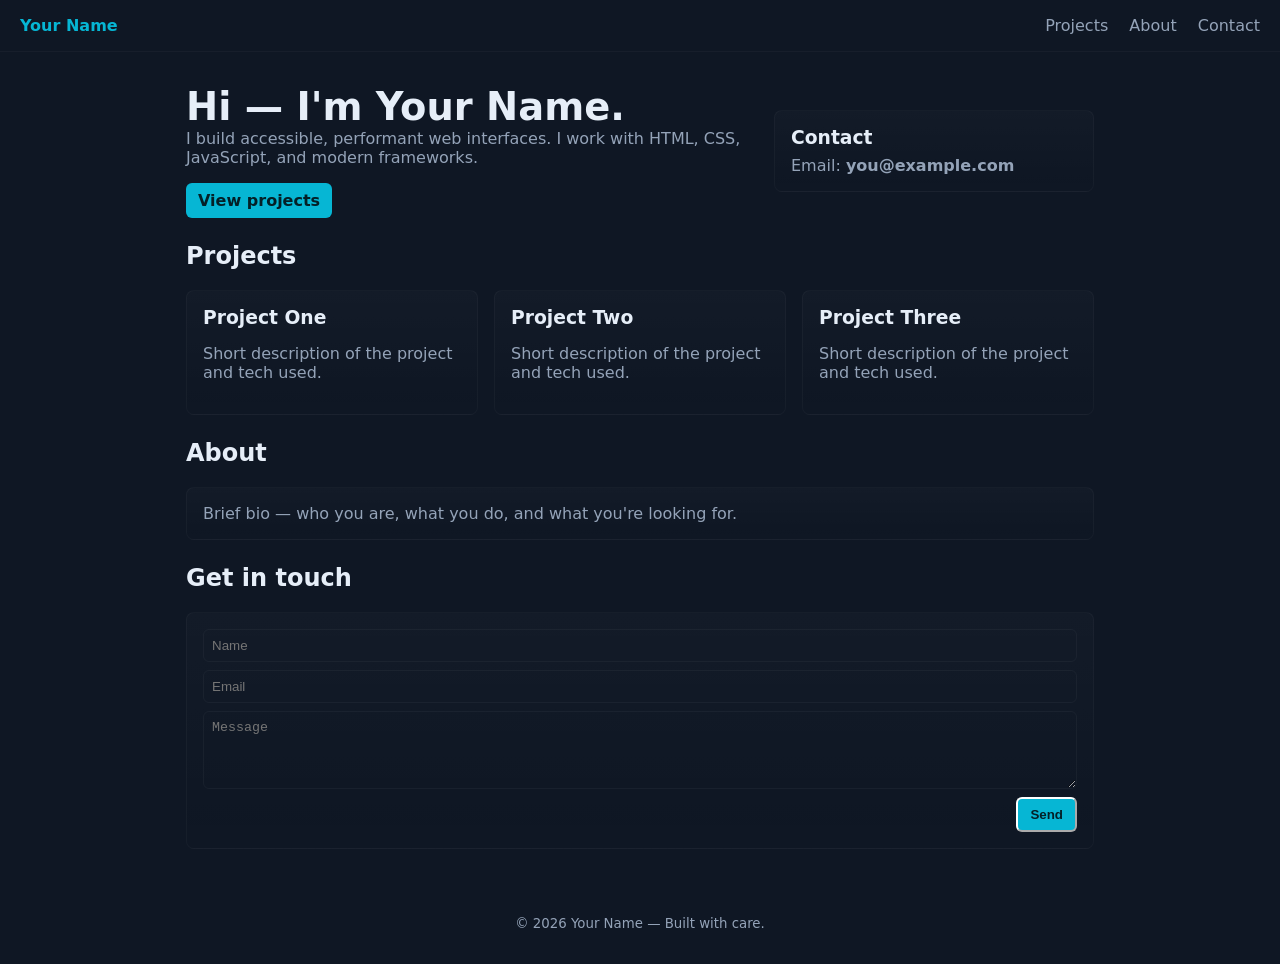
==== index.html @ 8ec155a9 "index file is added" ====
<!doctype html>
<html lang="en">
<head>
  <meta charset="utf-8">
  <meta name="viewport" content="width=device-width,initial-scale=1">
  <title>Portfolio — Your Name</title>
  <style>
    :root{--bg:#0f1724;--card:#0b1220;--accent:#06b6d4;--muted:#94a3b8;color-scheme:dark}
    *{box-sizing:border-box}body{margin:0;font-family:Inter,Segoe UI,Roboto,system-ui,-apple-system,Arial;background:var(--bg);color:#e6eef8}
    header{display:flex;justify-content:space-between;align-items:center;padding:1rem 1.25rem;border-bottom:1px solid rgba(255,255,255,0.03)}
    a.brand{font-weight:700;color:var(--accent);text-decoration:none}
    nav a{color:var(--muted);margin-left:1rem;text-decoration:none}
    .container{max-width:940px;margin:2rem auto;padding:0 1rem}
    .hero{display:grid;gap:1.25rem;grid-template-columns:1fr;align-items:center}
    h1{margin:0;font-size:clamp(1.5rem,3.5vw,2.4rem)}
    p.lead{color:var(--muted);margin:0 0 1rem}
    .projects{display:grid;grid-template-columns:repeat(auto-fit,minmax(220px,1fr));gap:1rem;margin-top:1.25rem}
    .card{background:linear-gradient(180deg,rgba(255,255,255,0.02),transparent);padding:1rem;border-radius:8px;border:1px solid rgba(255,255,255,0.03)}
    .card h3{margin:0 0 .5rem}
    footer{padding:2rem 1rem;text-align:center;color:var(--muted)}
    .actions{margin-top:1rem}
    .btn{display:inline-block;padding:.5rem .75rem;border-radius:6px;background:var(--accent);color:#042027;text-decoration:none;font-weight:600}
    @media(min-width:700px){.hero{grid-template-columns:1fr 320px}}
  </style>
</head>
<body>
  <header>
    <a class="brand" href="#">Your Name</a>
    <nav>
      <a href="#projects">Projects</a>
      <a href="#about">About</a>
      <a href="#contact">Contact</a>
    </nav>
  </header>

  <main class="container">
    <section class="hero">
      <div>
        <h1>Hi — I'm Your Name.</h1>
        <p class="lead">I build accessible, performant web interfaces. I work with HTML, CSS, JavaScript, and modern frameworks.</p>
        <div class="actions">
          <a class="btn" href="#projects">View projects</a>
        </div>
      </div>
      <aside class="card">
        <h3>Contact</h3>
        <p style="margin:0;color:var(--muted)">Email: <strong>you@example.com</strong></p>
      </aside>
    </section>

    <section id="projects">
      <h2 style="margin-top:1.5rem">Projects</h2>
      <div class="projects">
        <article class="card">
          <h3>Project One</h3>
          <p class="muted" style="color:var(--muted)">Short description of the project and tech used.</p>
        </article>
        <article class="card">
          <h3>Project Two</h3>
          <p class="muted" style="color:var(--muted)">Short description of the project and tech used.</p>
        </article>
        <article class="card">
          <h3>Project Three</h3>
          <p class="muted" style="color:var(--muted)">Short description of the project and tech used.</p>
        </article>
      </div>
    </section>

    <section id="about">
      <h2 style="margin-top:1.5rem">About</h2>
      <div class="card" style="margin-top:.75rem">
        <p style="margin:0;color:var(--muted)">Brief bio — who you are, what you do, and what you're looking for.</p>
      </div>
    </section>

    <section id="contact">
      <h2 style="margin-top:1.5rem">Get in touch</h2>
      <form class="card" style="margin-top:.75rem;display:grid;gap:.5rem" action="#" onsubmit="alert('Replace this with a real contact handler')"> 
        <input name="name" placeholder="Name" style="padding:.5rem;border-radius:6px;border:1px solid rgba(255,255,255,0.04);background:transparent;color:inherit">
        <input name="email" placeholder="Email" style="padding:.5rem;border-radius:6px;border:1px solid rgba(255,255,255,0.04);background:transparent;color:inherit">
        <textarea name="message" placeholder="Message" rows="4" style="padding:.5rem;border-radius:6px;border:1px solid rgba(255,255,255,0.04);background:transparent;color:inherit"></textarea>
        <div style="text-align:right"><button class="btn" type="submit">Send</button></div>
      </form>
    </section>
  </main>

  <footer>
    <small>© <span id="year"></span> Your Name — Built with care.</small>
  </footer>

  <script>
    document.getElementById('year').textContent = new Date().getFullYear();
  </script>
</body>
</html>
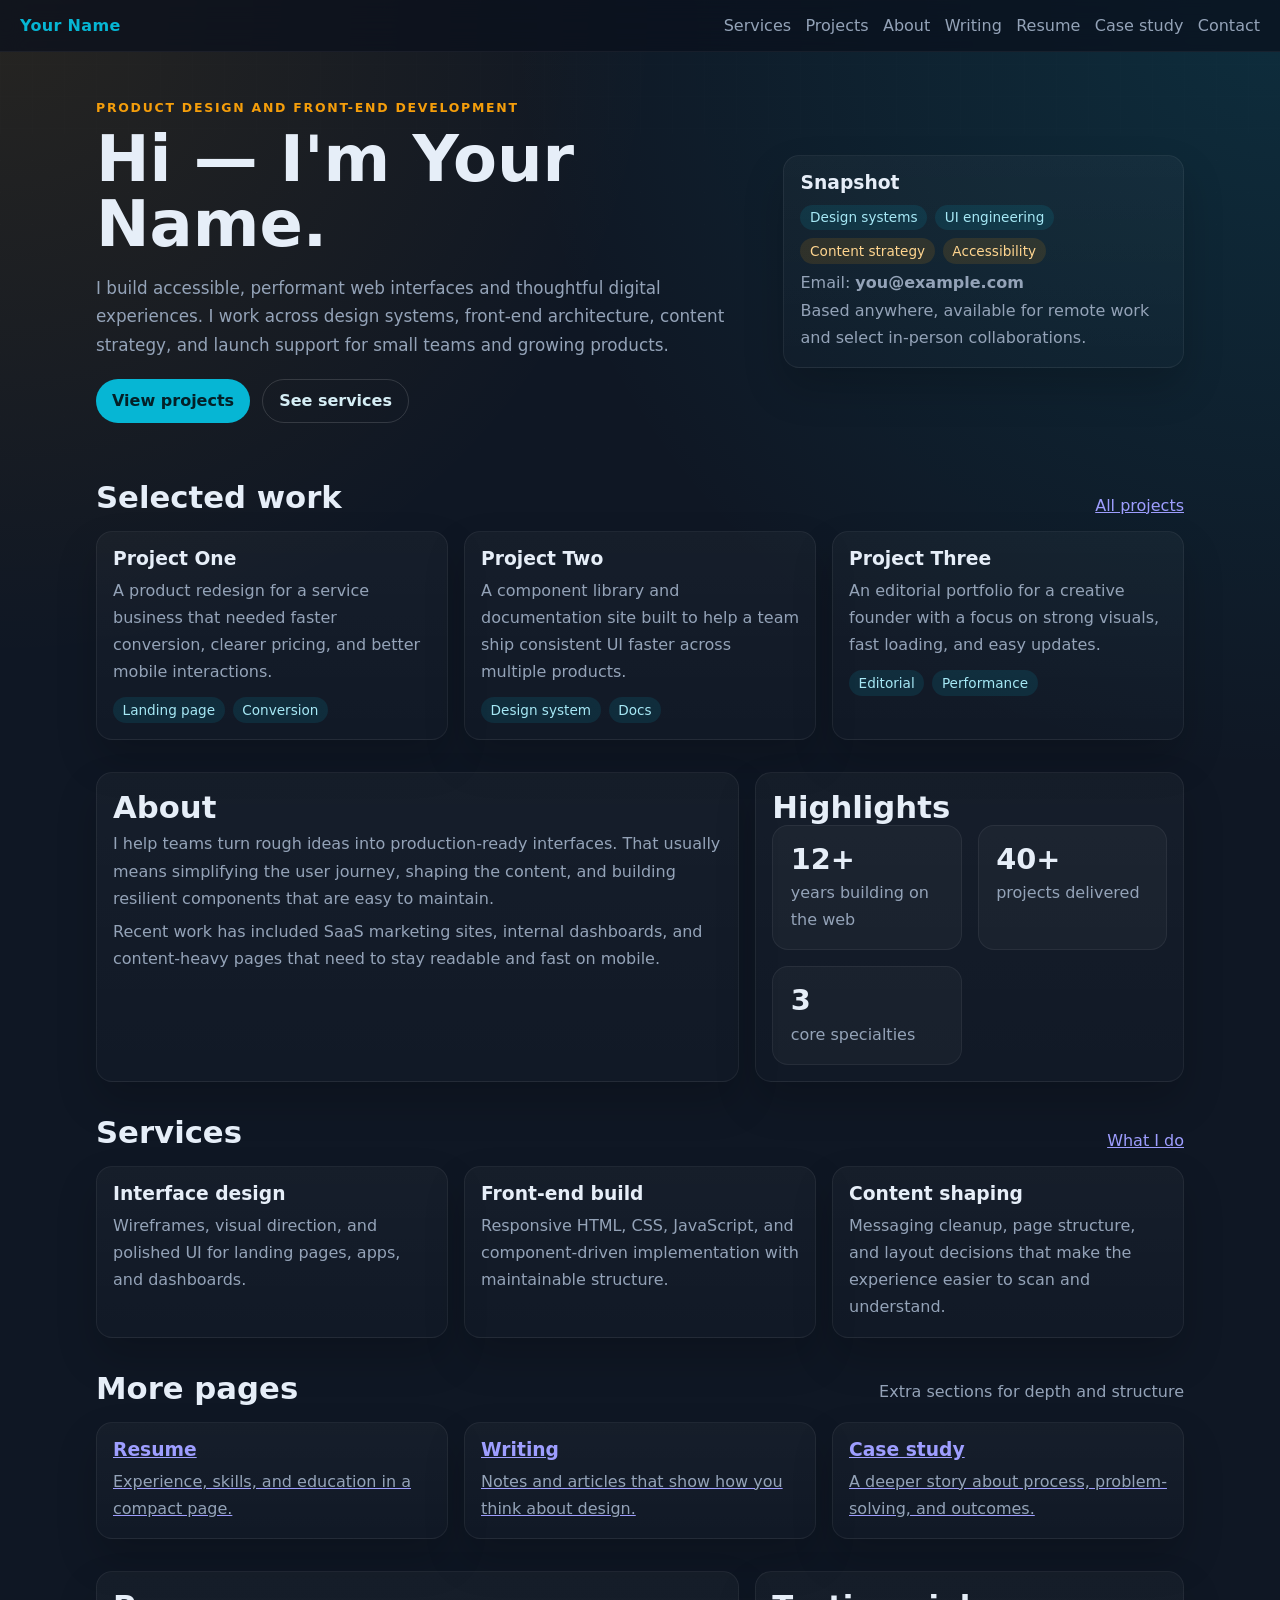
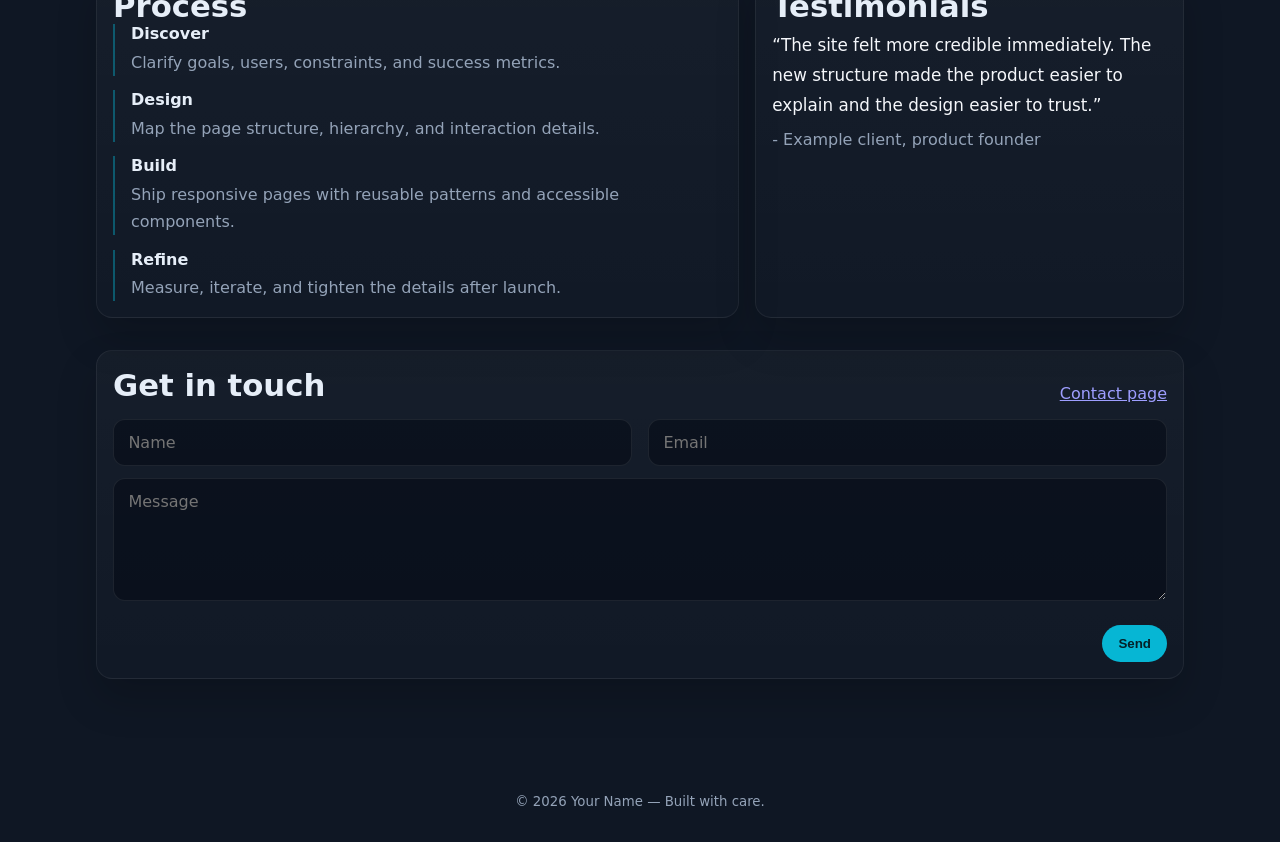
==== commit 869aaf69: "new pages added" ====
--- a/index.html
+++ b/index.html
@@ -4,82 +4,140 @@
   <meta charset="utf-8">
   <meta name="viewport" content="width=device-width,initial-scale=1">
   <title>Portfolio — Your Name</title>
-  <style>
-    :root{--bg:#0f1724;--card:#0b1220;--accent:#06b6d4;--muted:#94a3b8;color-scheme:dark}
-    *{box-sizing:border-box}body{margin:0;font-family:Inter,Segoe UI,Roboto,system-ui,-apple-system,Arial;background:var(--bg);color:#e6eef8}
-    header{display:flex;justify-content:space-between;align-items:center;padding:1rem 1.25rem;border-bottom:1px solid rgba(255,255,255,0.03)}
-    a.brand{font-weight:700;color:var(--accent);text-decoration:none}
-    nav a{color:var(--muted);margin-left:1rem;text-decoration:none}
-    .container{max-width:940px;margin:2rem auto;padding:0 1rem}
-    .hero{display:grid;gap:1.25rem;grid-template-columns:1fr;align-items:center}
-    h1{margin:0;font-size:clamp(1.5rem,3.5vw,2.4rem)}
-    p.lead{color:var(--muted);margin:0 0 1rem}
-    .projects{display:grid;grid-template-columns:repeat(auto-fit,minmax(220px,1fr));gap:1rem;margin-top:1.25rem}
-    .card{background:linear-gradient(180deg,rgba(255,255,255,0.02),transparent);padding:1rem;border-radius:8px;border:1px solid rgba(255,255,255,0.03)}
-    .card h3{margin:0 0 .5rem}
-    footer{padding:2rem 1rem;text-align:center;color:var(--muted)}
-    .actions{margin-top:1rem}
-    .btn{display:inline-block;padding:.5rem .75rem;border-radius:6px;background:var(--accent);color:#042027;text-decoration:none;font-weight:600}
-    @media(min-width:700px){.hero{grid-template-columns:1fr 320px}}
-  </style>
+  <link rel="stylesheet" href="index.css">
 </head>
 <body>
   <header>
-    <a class="brand" href="#">Your Name</a>
+    <a class="brand" href="index.html">Your Name</a>
     <nav>
-      <a href="#projects">Projects</a>
-      <a href="#about">About</a>
-      <a href="#contact">Contact</a>
+      <a href="services.html">Services</a>
+      <a href="projects.html">Projects</a>
+      <a href="about.html">About</a>
+      <a href="writing.html">Writing</a>
+      <a href="resume.html">Resume</a>
+      <a href="case-study.html">Case study</a>
+      <a href="contact.html">Contact</a>
     </nav>
   </header>
 
   <main class="container">
     <section class="hero">
-      <div>
+      <div class="hero-copy">
+        <p class="eyebrow">Product design and front-end development</p>
         <h1>Hi — I'm Your Name.</h1>
-        <p class="lead">I build accessible, performant web interfaces. I work with HTML, CSS, JavaScript, and modern frameworks.</p>
+        <p class="lead">I build accessible, performant web interfaces and thoughtful digital experiences. I work across design systems, front-end architecture, content strategy, and launch support for small teams and growing products.</p>
         <div class="actions">
-          <a class="btn" href="#projects">View projects</a>
+          <a class="btn" href="projects.html">View projects</a>
+          <a class="btn secondary" href="services.html">See services</a>
         </div>
       </div>
       <aside class="card">
-        <h3>Contact</h3>
-        <p style="margin:0;color:var(--muted)">Email: <strong>you@example.com</strong></p>
+        <h3>Snapshot</h3>
+        <div class="meta">
+          <span class="chip">Design systems</span>
+          <span class="chip">UI engineering</span>
+          <span class="chip alt">Content strategy</span>
+          <span class="chip alt">Accessibility</span>
+        </div>
+        <p class="subtle">Email: <strong>you@example.com</strong><br>Based anywhere, available for remote work and select in-person collaborations.</p>
       </aside>
     </section>
 
-    <section id="projects">
-      <h2 style="margin-top:1.5rem">Projects</h2>
+    <section class="section">
+      <div class="section-head">
+        <h2>Selected work</h2>
+        <a href="projects.html">All projects</a>
+      </div>
       <div class="projects">
         <article class="card">
           <h3>Project One</h3>
-          <p class="muted" style="color:var(--muted)">Short description of the project and tech used.</p>
+          <p class="subtle">A product redesign for a service business that needed faster conversion, clearer pricing, and better mobile interactions.</p>
+          <div class="meta"><span class="chip">Landing page</span><span class="chip">Conversion</span></div>
         </article>
         <article class="card">
           <h3>Project Two</h3>
-          <p class="muted" style="color:var(--muted)">Short description of the project and tech used.</p>
+          <p class="subtle">A component library and documentation site built to help a team ship consistent UI faster across multiple products.</p>
+          <div class="meta"><span class="chip">Design system</span><span class="chip">Docs</span></div>
         </article>
         <article class="card">
           <h3>Project Three</h3>
-          <p class="muted" style="color:var(--muted)">Short description of the project and tech used.</p>
+          <p class="subtle">An editorial portfolio for a creative founder with a focus on strong visuals, fast loading, and easy updates.</p>
+          <div class="meta"><span class="chip">Editorial</span><span class="chip">Performance</span></div>
         </article>
       </div>
     </section>
 
-    <section id="about">
-      <h2 style="margin-top:1.5rem">About</h2>
-      <div class="card" style="margin-top:.75rem">
-        <p style="margin:0;color:var(--muted)">Brief bio — who you are, what you do, and what you're looking for.</p>
+    <section class="section split">
+      <div class="card">
+        <h2>About</h2>
+        <p class="subtle">I help teams turn rough ideas into production-ready interfaces. That usually means simplifying the user journey, shaping the content, and building resilient components that are easy to maintain.</p>
+        <p class="subtle">Recent work has included SaaS marketing sites, internal dashboards, and content-heavy pages that need to stay readable and fast on mobile.</p>
+      </div>
+      <div class="card">
+        <h2>Highlights</h2>
+        <div class="stats">
+          <div class="stat"><strong>12+</strong><span class="subtle">years building on the web</span></div>
+          <div class="stat"><strong>40+</strong><span class="subtle">projects delivered</span></div>
+          <div class="stat"><strong>3</strong><span class="subtle">core specialties</span></div>
+        </div>
       </div>
     </section>
 
-    <section id="contact">
-      <h2 style="margin-top:1.5rem">Get in touch</h2>
-      <form class="card" style="margin-top:.75rem;display:grid;gap:.5rem" action="#" onsubmit="alert('Replace this with a real contact handler')"> 
-        <input name="name" placeholder="Name" style="padding:.5rem;border-radius:6px;border:1px solid rgba(255,255,255,0.04);background:transparent;color:inherit">
-        <input name="email" placeholder="Email" style="padding:.5rem;border-radius:6px;border:1px solid rgba(255,255,255,0.04);background:transparent;color:inherit">
-        <textarea name="message" placeholder="Message" rows="4" style="padding:.5rem;border-radius:6px;border:1px solid rgba(255,255,255,0.04);background:transparent;color:inherit"></textarea>
-        <div style="text-align:right"><button class="btn" type="submit">Send</button></div>
+    <section class="section">
+      <div class="section-head">
+        <h2>Services</h2>
+        <a href="services.html">What I do</a>
+      </div>
+      <div class="cards">
+        <article class="card"><h3>Interface design</h3><p class="subtle">Wireframes, visual direction, and polished UI for landing pages, apps, and dashboards.</p></article>
+        <article class="card"><h3>Front-end build</h3><p class="subtle">Responsive HTML, CSS, JavaScript, and component-driven implementation with maintainable structure.</p></article>
+        <article class="card"><h3>Content shaping</h3><p class="subtle">Messaging cleanup, page structure, and layout decisions that make the experience easier to scan and understand.</p></article>
+      </div>
+    </section>
+
+    <section class="section">
+      <div class="section-head">
+        <h2>More pages</h2>
+        <span class="subtle">Extra sections for depth and structure</span>
+      </div>
+      <div class="cards">
+        <a class="card" href="resume.html"><h3>Resume</h3><p class="subtle">Experience, skills, and education in a compact page.</p></a>
+        <a class="card" href="writing.html"><h3>Writing</h3><p class="subtle">Notes and articles that show how you think about design.</p></a>
+        <a class="card" href="case-study.html"><h3>Case study</h3><p class="subtle">A deeper story about process, problem-solving, and outcomes.</p></a>
+      </div>
+    </section>
+
+    <section class="section split">
+      <div class="card">
+        <h2>Process</h2>
+        <div class="timeline">
+          <div class="timeline-item"><strong>Discover</strong><span class="subtle">Clarify goals, users, constraints, and success metrics.</span></div>
+          <div class="timeline-item"><strong>Design</strong><span class="subtle">Map the page structure, hierarchy, and interaction details.</span></div>
+          <div class="timeline-item"><strong>Build</strong><span class="subtle">Ship responsive pages with reusable patterns and accessible components.</span></div>
+          <div class="timeline-item"><strong>Refine</strong><span class="subtle">Measure, iterate, and tighten the details after launch.</span></div>
+        </div>
+      </div>
+      <div class="card">
+        <h2>Testimonials</h2>
+        <p class="quote">“The site felt more credible immediately. The new structure made the product easier to explain and the design easier to trust.”</p>
+        <p class="subtle">- Example client, product founder</p>
+      </div>
+    </section>
+
+    <section class="section card">
+      <div class="section-head">
+        <h2>Get in touch</h2>
+        <a href="contact.html">Contact page</a>
+      </div>
+      <form action="#" onsubmit="alert('Replace this with a real contact handler')">
+        <div class="grid" style="margin-bottom:.75rem">
+          <input name="name" placeholder="Name">
+          <input name="email" placeholder="Email">
+        </div>
+        <textarea name="message" placeholder="Message" rows="5"></textarea>
+        <div class="actions" style="justify-content:flex-end">
+          <button class="btn" type="submit">Send</button>
+        </div>
       </form>
     </section>
   </main>
--- a/index.css
+++ b/index.css
@@ -0,0 +1,42 @@
+:root{--bg:#0f1724;--bg-alt:#111a2b;--card:#0b1220;--accent:#06b6d4;--accent-2:#f59e0b;--muted:#94a3b8;--text:#e6eef8;color-scheme:dark}
+*{box-sizing:border-box}
+html{scroll-behavior:smooth}
+body{margin:0;font-family:Inter,Segoe UI,Roboto,system-ui,-apple-system,Arial;background:radial-gradient(circle at top right,rgba(6,182,212,0.14),transparent 28%),radial-gradient(circle at top left,rgba(245,158,11,0.1),transparent 24%),var(--bg);color:var(--text)}
+body::before{content:"";position:fixed;inset:0;background-image:linear-gradient(rgba(255,255,255,0.025) 1px,transparent 1px),linear-gradient(90deg,rgba(255,255,255,0.025) 1px,transparent 1px);background-size:32px 32px;mask-image:linear-gradient(to bottom,rgba(0,0,0,0.3),transparent 85%);pointer-events:none}
+header{display:flex;justify-content:space-between;align-items:center;gap:1rem;padding:1rem 1.25rem;border-bottom:1px solid rgba(255,255,255,0.05);backdrop-filter:blur(12px);background:rgba(10,16,28,0.72);position:sticky;top:0;z-index:10}
+a.brand{font-weight:800;color:var(--accent);text-decoration:none;letter-spacing:.02em}
+nav{display:flex;flex-wrap:wrap;justify-content:flex-end;gap:.9rem}
+nav a{color:var(--muted);text-decoration:none}
+nav a:hover,a.brand:hover{color:#fff}
+.container{max-width:1120px;margin:2rem auto;padding:0 1rem 3rem}
+.hero{display:grid;gap:1.25rem;grid-template-columns:1fr;align-items:center;padding:1rem 0 1.5rem}
+.eyebrow{margin:0 0 .75rem;color:var(--accent-2);text-transform:uppercase;letter-spacing:.14em;font-size:.78rem;font-weight:700}
+h1{margin:0;font-size:clamp(2rem,5vw,4rem);line-height:1.02}
+h2{margin:0;font-size:clamp(1.4rem,2.4vw,2rem)}
+p.lead{color:var(--muted);margin:1rem 0 0;max-width:65ch;font-size:1.05rem;line-height:1.7}
+.subtle{color:var(--muted);line-height:1.7}
+.section{margin-top:2rem}
+.section-head{display:flex;justify-content:space-between;gap:1rem;align-items:end;flex-wrap:wrap;margin-bottom:1rem}
+.projects,.grid,.cards{display:grid;grid-template-columns:repeat(auto-fit,minmax(220px,1fr));gap:1rem}
+.cards{grid-template-columns:repeat(auto-fit,minmax(260px,1fr))}
+.card{background:linear-gradient(180deg,rgba(255,255,255,0.03),rgba(255,255,255,0.01));padding:1rem;border-radius:16px;border:1px solid rgba(255,255,255,0.06);box-shadow:0 20px 40px rgba(0,0,0,0.18)}
+.card h3{margin:0 0 .5rem}
+.card p{margin:.35rem 0 0}
+.meta{display:flex;flex-wrap:wrap;gap:.5rem;margin-top:.75rem}
+.chip{display:inline-flex;align-items:center;padding:.3rem .6rem;border-radius:999px;background:rgba(6,182,212,0.12);color:#a6e8f5;font-size:.85rem}
+.chip.alt{background:rgba(245,158,11,0.12);color:#ffd58f}
+.split{display:grid;gap:1rem;grid-template-columns:1fr}
+.timeline{display:grid;gap:.9rem}
+.timeline-item{display:grid;gap:.35rem;padding-left:1rem;border-left:2px solid rgba(6,182,212,0.4)}
+.quote{font-size:1.05rem;line-height:1.8;color:#f5f7fb}
+.stats{display:grid;grid-template-columns:repeat(auto-fit,minmax(140px,1fr));gap:1rem}
+.stat{padding:1rem 1.1rem;border-radius:16px;background:rgba(255,255,255,0.03);border:1px solid rgba(255,255,255,0.06)}
+.stat strong{display:block;font-size:1.8rem;margin-bottom:.2rem}
+footer{padding:2rem 1rem;text-align:center;color:var(--muted)}
+.actions{margin-top:1.25rem;display:flex;flex-wrap:wrap;gap:.75rem}
+.btn{display:inline-flex;align-items:center;justify-content:center;padding:.7rem 1rem;border-radius:999px;background:var(--accent);color:#042027;text-decoration:none;font-weight:700;border:none;cursor:pointer}
+.btn.secondary{background:transparent;color:#d6eef5;border:1px solid rgba(255,255,255,0.14)}
+form.card{display:grid;gap:.7rem}
+input,textarea{width:100%;padding:.8rem .9rem;border-radius:12px;border:1px solid rgba(255,255,255,0.08);background:rgba(4,10,20,0.55);color:inherit;font:inherit}
+input:focus,textarea:focus{outline:2px solid rgba(6,182,212,0.38);outline-offset:1px}
+@media(min-width:820px){.hero{grid-template-columns:minmax(0,1.5fr) minmax(280px,.9fr)}.split{grid-template-columns:1.2fr .8fr}.hero-copy{padding-right:1rem}}
